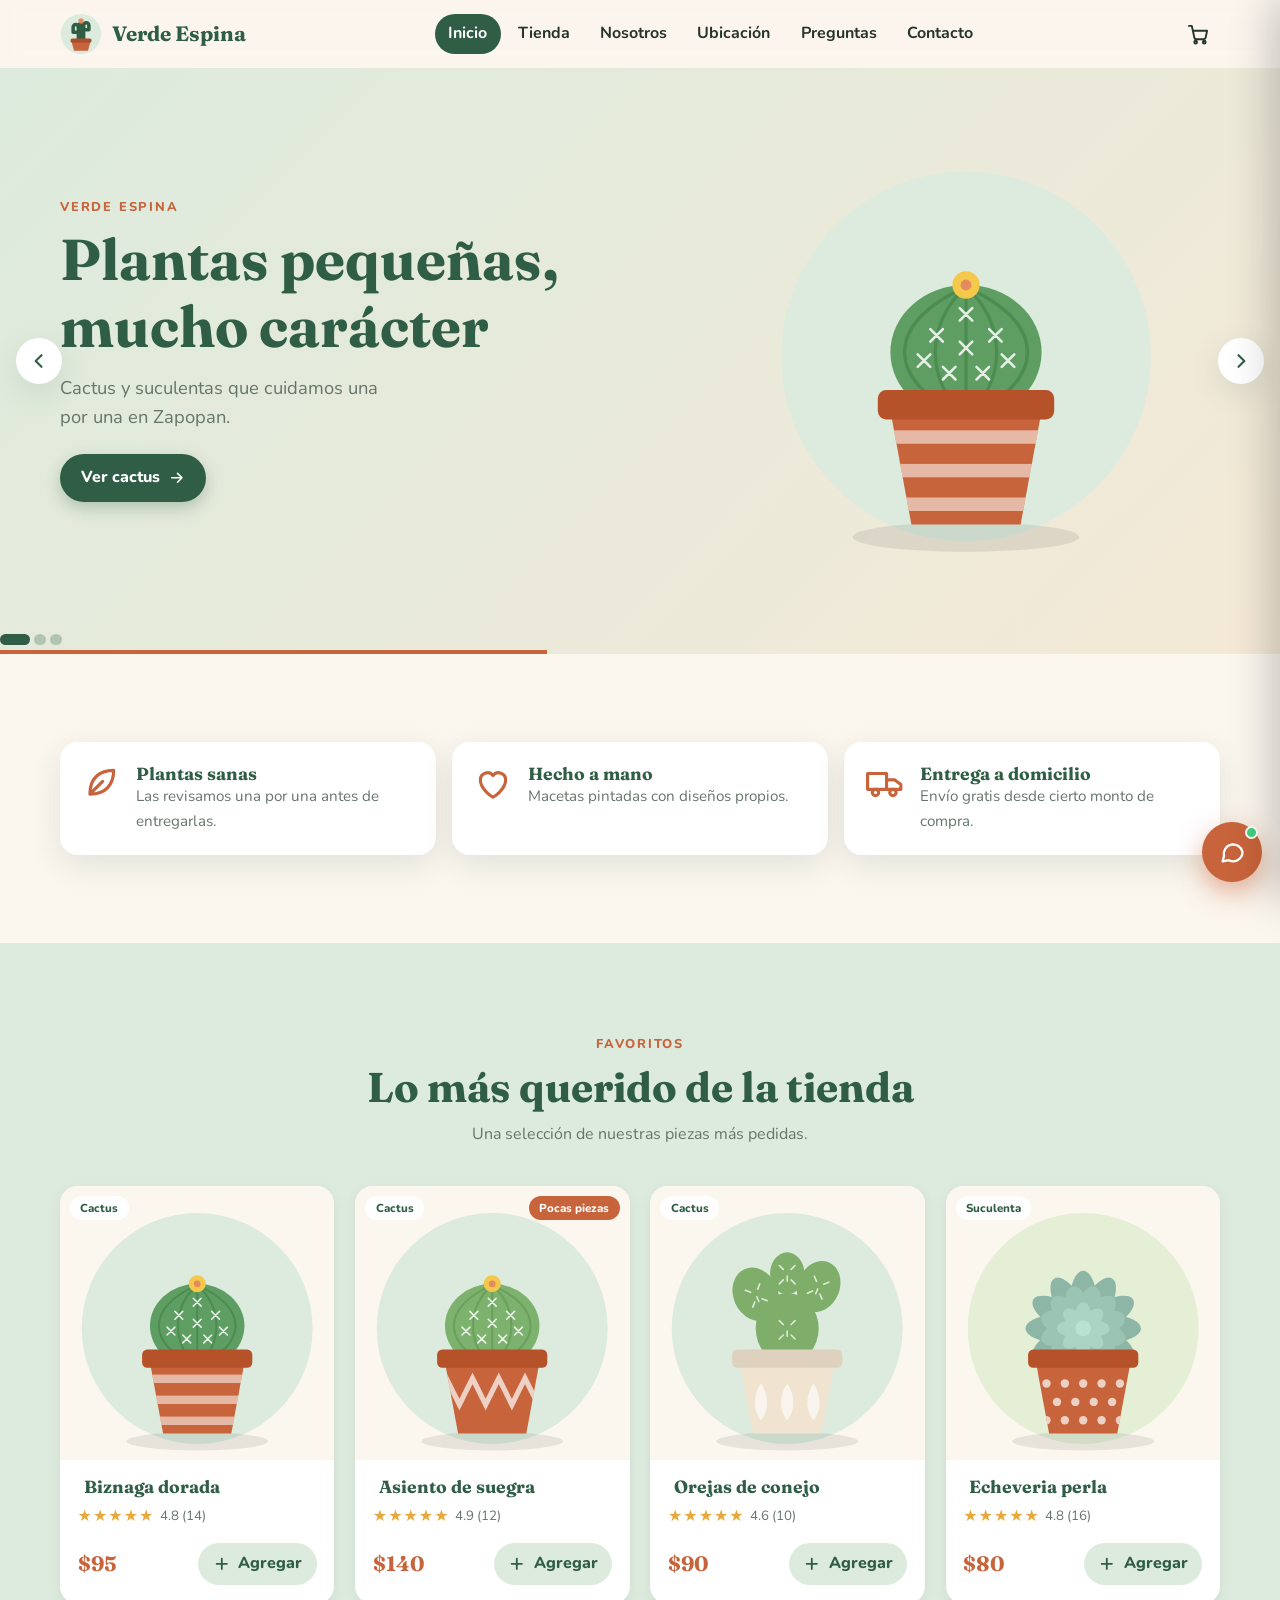
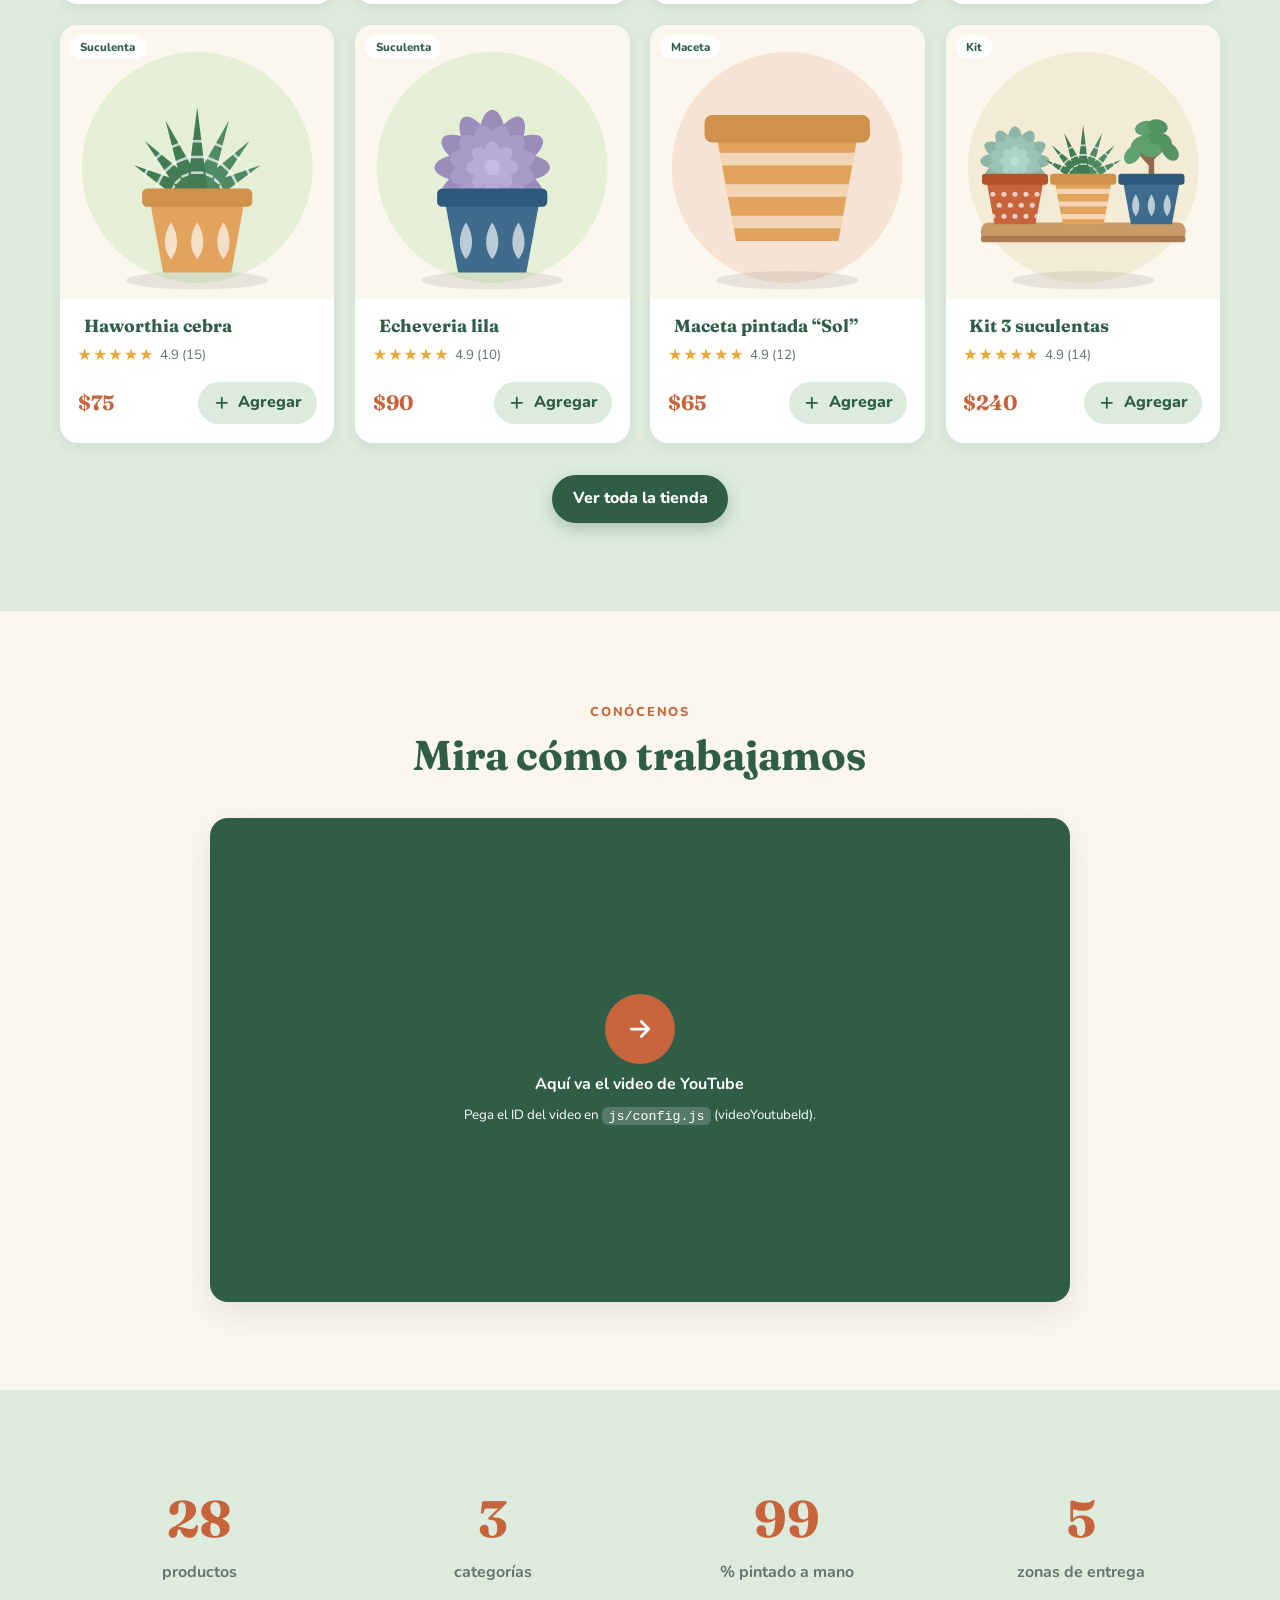
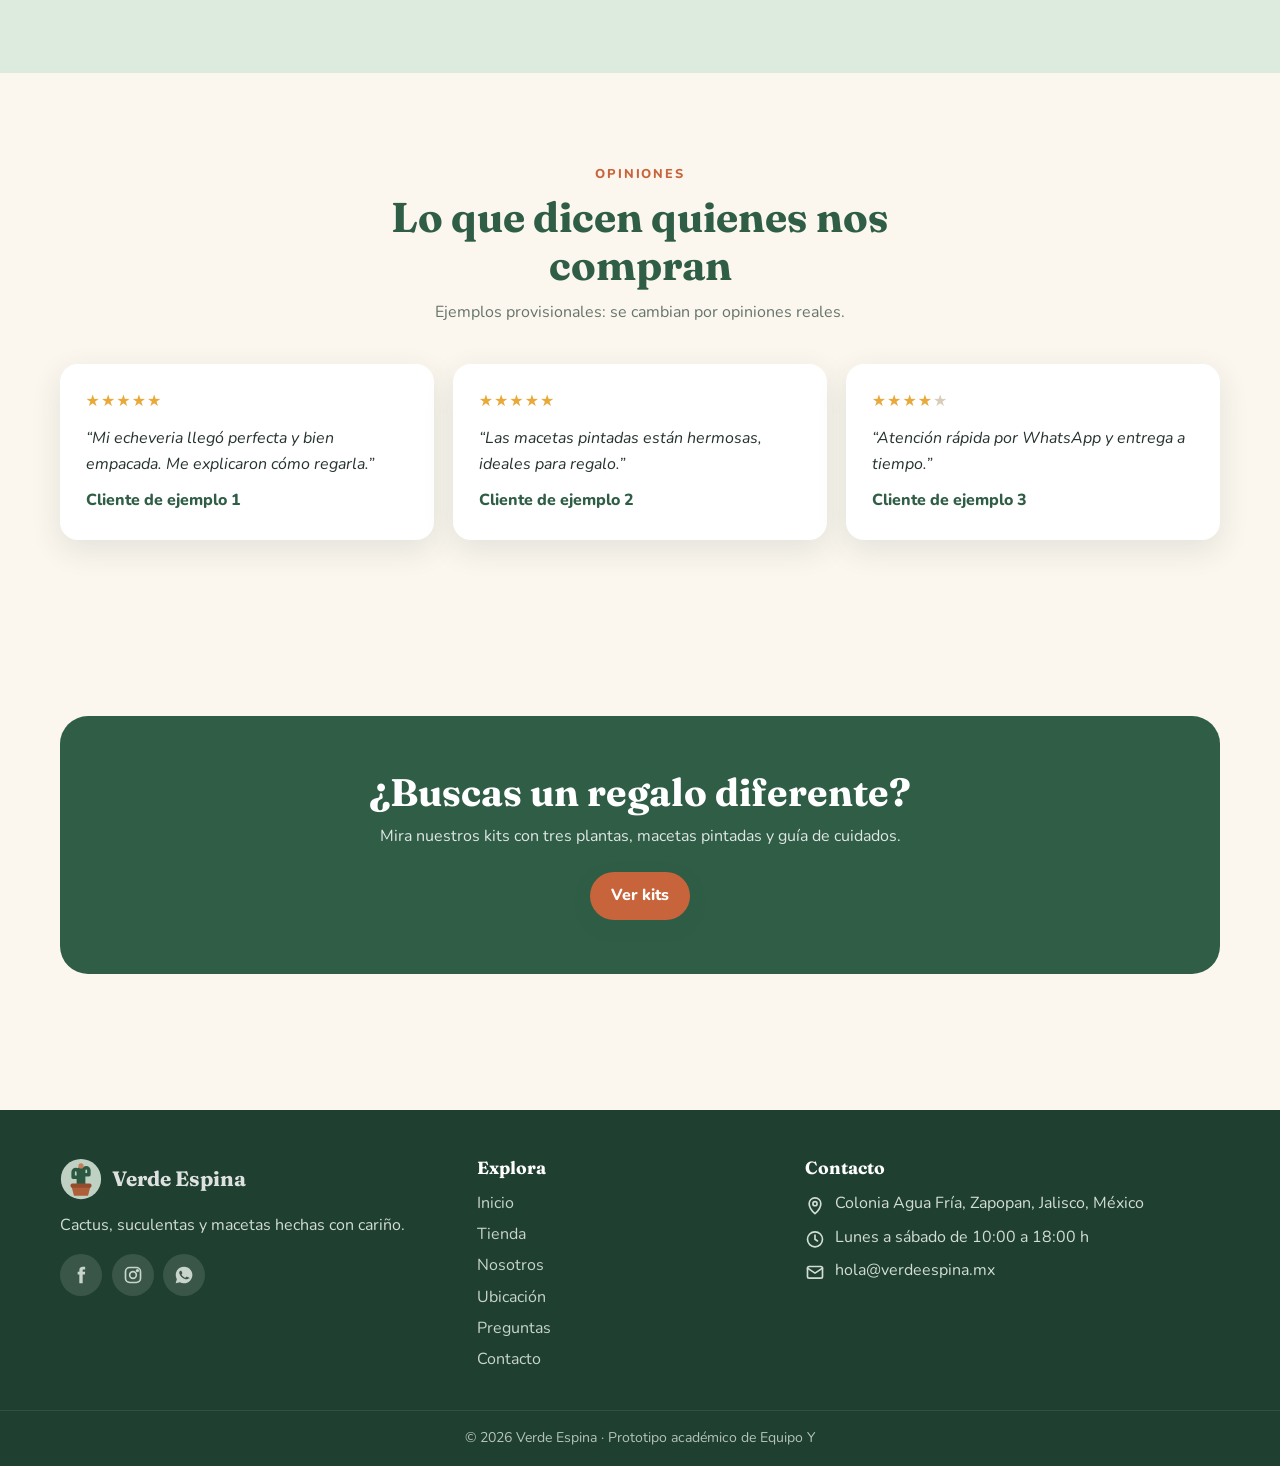
==== index.html @ f00eada6 "Primera versión del prototipo" ====
<!DOCTYPE html>
<html lang="es">
<head>
<meta charset="utf-8">
<meta name="viewport" content="width=device-width, initial-scale=1">
<title>Inicio · Verde Espina</title>
<meta name="description" content="Cactus, suculentas y macetas pintadas a mano en Zapopan.">
<link rel="icon" href="img/logo.svg" type="image/svg+xml">
<link rel="preconnect" href="https://fonts.googleapis.com">
<link rel="stylesheet" href="https://fonts.googleapis.com/css2?family=Fraunces:wght@600;700&family=Nunito:wght@400;700;800&display=swap">
<link rel="stylesheet" href="css/styles.css">
</head>
<body data-page="inicio">
<div id="site-header"></div>
<main>

<!-- Slider del inicio. TODO: las imágenes y textos se cambian en js/config.js (slides) -->
<section class="hero" id="hero" aria-roledescription="carrusel" aria-label="Destacados">
  <div class="slides" id="slides"></div>
  <button class="s-arrow" id="prev" aria-label="Anterior"></button>
  <button class="s-arrow" id="next" aria-label="Siguiente"></button>
  <div class="dots" id="dots"></div>
  <div class="sbar" id="sbar"></div>
</section>

<!-- TODO: pongan las ventajas reales del negocio, estas 3 las inventé yo -->
<section class="sec"><div class="wrap perks">
  <div class="perk" data-reveal><svg viewBox="0 0 24 24" fill="none" stroke="currentColor" stroke-width="2" stroke-linecap="round" stroke-linejoin="round"><path d="M5 19C5 9 11 4 20 4c0 9-5 15-15 15zM5 19l8-8"/></svg><div><h3>Plantas sanas</h3><p>Las revisamos una por una antes de entregarlas.</p></div></div>
  <div class="perk" data-reveal><svg viewBox="0 0 24 24" fill="none" stroke="currentColor" stroke-width="2" stroke-linecap="round" stroke-linejoin="round"><path d="M12 21s-8-4.700-8-11a4.500 4.500 0 0 1 8-2.800A4.500 4.500 0 0 1 20 10c0 6.300-8 11-8 11z"/></svg><div><h3>Hecho a mano</h3><p>Macetas pintadas con diseños propios.</p></div></div>
  <div class="perk" data-reveal><svg viewBox="0 0 24 24" fill="none" stroke="currentColor" stroke-width="2" stroke-linecap="round" stroke-linejoin="round"><path d="M1 6h12v10H1zM13 10h5l4 3v3h-9"/><circle cx="6" cy="18" r="2"/><circle cx="17" cy="18" r="2"/></svg><div><h3>Entrega a domicilio</h3><p>Envío gratis desde cierto monto de compra.</p></div></div>
</div></section>

<section class="sec alt"><div class="wrap">
  <div class="sec-head" data-reveal><span class="eyebrow">Favoritos</span><h2>Lo más querido de la tienda</h2><p>Una selección de nuestras piezas más pedidas.</p></div>
  <div class="grid" id="featured"></div>
  <p style="text-align:center;margin-top:2rem"><a class="btn btn-primary" href="tienda.html">Ver toda la tienda</a></p>
</div></section>

<!-- TODO: el video sale cuando pongan el ID de YouTube en js/config.js (videoYoutubeId) -->
<section class="sec"><div class="wrap">
  <div class="sec-head" data-reveal><span class="eyebrow">Conócenos</span><h2>Mira cómo trabajamos</h2></div>
  <div class="video" id="videoBox" data-reveal></div>
</div></section>

<!-- TODO: cambien las cifras (data-count) por datos reales o quiten esta sección si no las tenemos -->
<section class="sec alt"><div class="wrap">
  <div class="stats" data-reveal>
    <div class="stat"><b data-count="28">0</b><span>productos</span></div>
    <div class="stat"><b data-count="3">0</b><span>categorías</span></div>
    <div class="stat"><b data-count="100">0</b><span>% pintado a mano</span></div>
    <div class="stat"><b data-count="5">0</b><span>zonas de entrega</span></div>
  </div>
</div></section>

<!-- TODO: los testimonios se cambian en js/config.js (testimonios) -->
<section class="sec"><div class="wrap">
  <div class="sec-head" data-reveal><span class="eyebrow">Opiniones</span><h2>Lo que dicen quienes nos compran</h2><p>Ejemplos provisionales: se cambian por opiniones reales.</p></div>
  <div class="testis" id="testi"></div>
</div></section>

<section class="sec"><div class="wrap"><div class="cta" data-reveal>
  <h2>¿Buscas un regalo diferente?</h2><p>Mira nuestros kits con tres plantas, macetas pintadas y guía de cuidados.</p>
  <a class="btn btn-primary" href="tienda.html?tipo=kit">Ver kits</a>
</div></div></section>
</main>
<div id="site-footer"></div>
<script src="js/config.js"></script>
<script src="js/art.js"></script>
<script src="js/products.js"></script>
<script src="js/site.js"></script>
<script src="js/cart.js"></script>
<script src="js/home.js"></script>
</body>
</html>
---- css/styles.css ----
/* Hoja de estilos del prototipo. Los colores principales los definí como variables en :root
   (verde, terracota y crema) para cambiarlos fácilmente si el equipo decide otra paleta. */
:root{--cream:#FBF6EE;--paper:#fff;--green:#2F5D46;--green2:#5E9C76;--mint:#DCEBDD;--terra:#C8643B;--terra2:#E58A5F;--ink:#26332C;--muted:#66756B;--line:#E6DDCC;--r:18px;--shadow:0 10px 30px rgba(47,93,70,.12);--head:'Fraunces',Georgia,serif;--body:'Nunito',system-ui,-apple-system,'Segoe UI',sans-serif}
*{box-sizing:border-box;margin:0}
html{scroll-behavior:smooth}
body{font-family:var(--body);background:var(--cream);color:var(--ink);line-height:1.6;font-size:16px;overflow-x:hidden}
body.noscroll{overflow:hidden}
img,svg{max-width:100%;display:block}
a{color:inherit;text-decoration:none}
button,input,select,textarea{font:inherit;color:inherit}
button{cursor:pointer;background:none;border:0}
h1,h2,h3,h4{font-family:var(--head);line-height:1.15;color:var(--green)}
.wrap{width:min(1160px,100% - 2rem);margin-inline:auto}
section.sec{padding:clamp(3rem,7vw,5.5rem) 0}
.sec-head{text-align:center;max-width:640px;margin:0 auto 2.4rem}
.sec-head h2{font-size:clamp(1.8rem,4vw,2.6rem)}
.sec-head p{color:var(--muted);margin-top:.6rem}
.eyebrow{display:inline-block;font-weight:800;font-size:.8rem;letter-spacing:.14em;text-transform:uppercase;color:var(--terra);margin-bottom:.6rem}
.muted{color:var(--muted)}
.alt{background:var(--mint)}
:focus-visible{outline:3px solid var(--terra2);outline-offset:2px;border-radius:6px}

/* Aquí diseñé los botones */
.btn{display:inline-flex;align-items:center;justify-content:center;gap:.5rem;padding:.7rem 1.3rem;border-radius:999px;font-weight:800;transition:transform .2s,box-shadow .2s,background .2s}
.btn svg{width:1.1em;height:1.1em}
.btn-primary{background:var(--green);color:#fff;box-shadow:0 6px 16px rgba(47,93,70,.28)}
.btn-primary:hover{background:#244a37;transform:translateY(-2px)}
.btn-ghost{border:2px solid var(--line);color:var(--green)}
.btn-ghost:hover{border-color:var(--green)}
.btn-wa{background:#25a55a;color:#fff}
.btn-wa:hover{background:#1e8a4a;transform:translateY(-2px)}
.btn-block{width:100%;margin-top:.7rem}
.btn[disabled]{opacity:.5;cursor:not-allowed;transform:none}
.btn.pop{animation:pop .4s}
@keyframes pop{40%{transform:scale(1.12)}}

/* Aquí diseñé el encabezado y el menú */
.header{position:sticky;top:0;z-index:50;background:rgba(251,246,238,.9);backdrop-filter:blur(10px);transition:box-shadow .3s}
.header.scrolled{box-shadow:0 4px 18px rgba(0,0,0,.08)}
.header-in{display:flex;align-items:center;justify-content:space-between;gap:1rem;height:68px}
.brand{display:flex;align-items:center;gap:.6rem}
.brand-logo{width:42px;height:42px;display:block;flex:none}
.brand-logo.sm{width:34px;height:34px}
.brand-name{font-family:var(--head);font-weight:700;font-size:1.3rem;color:var(--green)}
.brand.light .brand-name{color:#fff}
.nav{display:flex;gap:.2rem}
.nav a{padding:.45rem .85rem;border-radius:999px;font-weight:700;color:var(--ink);position:relative;transition:background .2s}
.nav a:hover{background:var(--mint)}
.nav a.active{background:var(--green);color:#fff}
.header-actions{display:flex;gap:.4rem}
.icon-btn{width:44px;height:44px;border-radius:50%;display:grid;place-items:center;position:relative;transition:background .2s}
.icon-btn:hover{background:var(--mint)}
.icon-btn svg{width:23px;height:23px}
.menu-btn{display:none}
.cart-count{position:absolute;top:2px;right:0;min-width:20px;height:20px;border-radius:10px;background:var(--terra);color:#fff;font-size:.72rem;font-weight:800;display:grid;place-items:center;padding:0 5px}
.cart-count.bump{animation:bump .45s}
@keyframes bump{40%{transform:scale(1.6)}}

/* Cortina de transición que programé entre páginas */
.curtain{position:fixed;inset:0;z-index:300;background:var(--green);display:grid;place-items:center;pointer-events:none;transform:translateY(-100%)}
.curtain-logo{width:84px;opacity:0}
.curtain.opening{transform:translateY(0);animation:curtainOpen .7s cubic-bezier(.7,0,.2,1) forwards}
.curtain.opening .curtain-logo{opacity:1}
.curtain.leaving{pointer-events:all;animation:curtainLeave .42s cubic-bezier(.7,0,.2,1) forwards}
.curtain.leaving .curtain-logo{opacity:1;transition:opacity .3s .1s}
@keyframes curtainOpen{0%,35%{transform:translateY(0)}100%{transform:translateY(100%)}}
@keyframes curtainLeave{from{transform:translateY(-100%)}to{transform:translateY(0)}}

/* Animación de aparición al hacer scroll */
[data-reveal]{opacity:0;transform:translateY(26px);transition:opacity .7s var(--d,0ms),transform .7s var(--d,0ms)}
[data-reveal].in{opacity:1;transform:none}

/* Aquí diseñé el slider de inicio */
.hero{position:relative;background:linear-gradient(135deg,var(--mint),#F5E9D7);overflow:hidden}
.slides{position:relative;min-height:min(560px,80vh)}
.slide{position:absolute;inset:0;display:grid;grid-template-columns:1.1fr .9fr;align-items:center;gap:2rem;width:min(1160px,100% - 2rem);margin-inline:auto;opacity:0;visibility:hidden;transition:opacity .7s,visibility .7s}
.slide.active{opacity:1;visibility:visible}
.slide-text>*{opacity:0;transform:translateY(22px)}
.slide.active .slide-text>*{animation:rise .8s forwards}
.slide.active .slide-text>*:nth-child(2){animation-delay:.12s}
.slide.active .slide-text>*:nth-child(3){animation-delay:.24s}
.slide.active .slide-text>*:nth-child(4){animation-delay:.36s}
@keyframes rise{to{opacity:1;transform:none}}
.slide h1{font-size:clamp(2.1rem,5.4vw,3.6rem);margin-bottom:.8rem}
.slide p{font-size:1.15rem;color:var(--muted);max-width:30ch;margin-bottom:1.4rem}
.slide-art{display:grid;place-items:center}
.slide-art svg,.slide-art img{width:min(420px,100%);border-radius:24px}
.slide.active .slide-art>*{animation:floaty 5s ease-in-out infinite,zoomIn .9s both}
@keyframes floaty{50%{translate:0 -12px}}
@keyframes zoomIn{from{opacity:0;scale:.82}to{opacity:1;scale:1}}
.s-arrow{position:absolute;top:50%;translate:0 -50%;width:46px;height:46px;border-radius:50%;background:#fff;box-shadow:var(--shadow);display:grid;place-items:center;z-index:5;transition:transform .2s}
.s-arrow:hover{transform:scale(1.1)}
.s-arrow svg{width:20px;height:20px;color:var(--green)}
#prev{left:1rem}#next{right:1rem}
.dots{position:absolute;bottom:18px;left:50%;translate:-50% 0;display:flex;gap:.5rem;z-index:5}
.dots button{width:11px;height:11px;border-radius:50%;background:rgba(47,93,70,.28);transition:all .3s}
.dots button.on{width:30px;border-radius:6px;background:var(--green)}
.sbar{position:absolute;left:0;bottom:0;height:4px;background:var(--terra);width:0;z-index:5}

/* Aquí diseñé las tarjetas de ventajas */
.perks{display:grid;grid-template-columns:repeat(auto-fit,minmax(220px,1fr));gap:1rem}
.perk{background:var(--paper);border-radius:var(--r);padding:1.4rem;box-shadow:var(--shadow);display:flex;gap:1rem;align-items:flex-start;transition:transform .3s}
.perk:hover{transform:translateY(-6px)}
.perk svg{width:38px;height:38px;color:var(--terra);flex:none}
.perk h3{font-size:1.1rem}
.perk p{color:var(--muted);font-size:.95rem}

/* Aquí diseñé las tarjetas de producto */
.grid{display:grid;grid-template-columns:repeat(auto-fill,minmax(230px,1fr));gap:1.3rem}
.card{background:var(--paper);border-radius:var(--r);overflow:hidden;box-shadow:0 4px 14px rgba(0,0,0,.06);display:flex;flex-direction:column;transition:transform .3s,box-shadow .3s}
.card:hover{transform:translateY(-8px);box-shadow:var(--shadow)}
.card-art{position:relative;display:block;width:100%;aspect-ratio:1;background:var(--cream);overflow:hidden}
.card-art svg,.card-art img{width:100%;height:100%;object-fit:cover;transition:transform .5s}
.card:hover .card-art svg,.card:hover .card-art img{transform:scale(1.08) rotate(-1.5deg)}
.badge{position:absolute;top:10px;left:10px;background:rgba(255,255,255,.92);color:var(--green);font-size:.72rem;font-weight:800;padding:.2rem .65rem;border-radius:999px}
.badge.warn{left:auto;right:10px;background:var(--terra);color:#fff}
.badge.solid{position:static;display:inline-block;background:var(--mint)}
.card-body{padding:1rem 1.1rem 1.2rem;display:flex;flex-direction:column;gap:.35rem;flex:1}
.card-title{font-size:1.1rem}
.card-title button{font:inherit;color:inherit;text-align:left}
.card-title button:hover{color:var(--terra)}
.card-rate{display:flex;align-items:center;gap:.4rem}
.card-rate small{color:var(--muted)}
.stars{display:inline-flex;gap:1px;font-style:normal}
.stars i{font-style:normal;color:#D7CDB8;font-size:1rem}
.stars i.on{color:#E8A93A}
.card-foot{margin-top:auto;padding-top:.5rem;display:flex;align-items:center;justify-content:space-between;gap:.5rem}
.price{font-family:var(--head);font-size:1.3rem;color:var(--terra)}
.btn-add{padding:.5rem .9rem;background:var(--mint);color:var(--green)}
.btn-add:hover{background:var(--green);color:#fff}

/* Aquí diseñé la página de tienda */
.page-head{background:linear-gradient(135deg,var(--mint),#F5E9D7);padding:clamp(2.2rem,5vw,3.6rem) 0;text-align:center}
.page-head h1{font-size:clamp(2rem,5vw,3rem)}
.page-head p{color:var(--muted);margin-top:.4rem}
.toolbar{display:flex;flex-wrap:wrap;gap:.8rem;align-items:center;justify-content:space-between;margin:2rem 0 1.2rem}
.chips{display:flex;gap:.5rem;flex-wrap:wrap}
.chip{padding:.45rem 1rem;border-radius:999px;border:2px solid var(--line);font-weight:800;background:#fff;transition:all .2s}
.chip:hover{border-color:var(--green2)}
.chip.active{background:var(--green);border-color:var(--green);color:#fff}
.filters{display:flex;gap:.6rem;flex-wrap:wrap}
.field{position:relative}
.field input,.field select,form input,form select,form textarea{width:100%;padding:.62rem .9rem;border:2px solid var(--line);border-radius:12px;background:#fff;transition:border .2s,box-shadow .2s}
.field input:focus,.field select:focus,form input:focus,form select:focus,form textarea:focus{outline:0;border-color:var(--green2);box-shadow:0 0 0 4px rgba(94,156,118,.18)}
.field.search input{padding-left:2.6rem}
.field.search svg{position:absolute;left:.8rem;top:50%;translate:0 -50%;width:19px;color:var(--muted)}
.res-count{color:var(--muted);margin-bottom:1rem;font-weight:700}
.no-res{text-align:center;padding:3rem 1rem;color:var(--muted)}

/* Aquí diseñé la página Nosotros y sus bloques */
.two{display:grid;grid-template-columns:1fr 1fr;gap:2.5rem;align-items:center}
.two h2{font-size:clamp(1.7rem,3.6vw,2.4rem);margin-bottom:.8rem}
.photo-slot{aspect-ratio:4/3;border:3px dashed var(--green2);border-radius:var(--r);display:grid;place-items:center;text-align:center;color:var(--green);background:rgba(255,255,255,.55);padding:1rem;font-weight:700}
.photo-slot img{width:100%;height:100%;object-fit:cover;border-radius:15px}
.cards3{display:grid;grid-template-columns:repeat(auto-fit,minmax(260px,1fr));gap:1.3rem}
.box{background:var(--paper);border-radius:var(--r);padding:1.7rem;box-shadow:var(--shadow);transition:transform .3s}
.box:hover{transform:translateY(-6px)}
.box .ico{width:52px;height:52px;border-radius:14px;background:var(--mint);display:grid;place-items:center;margin-bottom:.9rem;color:var(--green)}
.box .ico svg{width:28px}
.box h3{margin-bottom:.5rem}
.box ul{padding-left:1.1rem;color:var(--muted)}
.stats{display:grid;grid-template-columns:repeat(auto-fit,minmax(150px,1fr));gap:1rem;text-align:center}
.stat b{font-family:var(--head);font-size:clamp(2.2rem,5vw,3.2rem);color:var(--terra);display:block}
.stat span{color:var(--muted);font-weight:700}
.timeline{position:relative;max-width:720px;margin:auto;padding-left:2rem}
.timeline:before{content:"";position:absolute;left:8px;top:6px;bottom:6px;width:3px;background:var(--green2);border-radius:2px}
.tl{position:relative;margin-bottom:1.6rem}
.tl:before{content:"";position:absolute;left:-2.05rem;top:6px;width:16px;height:16px;border-radius:50%;background:var(--terra);border:3px solid var(--cream)}
.tl h3{font-size:1.15rem}
.tl p{color:var(--muted)}

/* Aquí diseñé los testimonios */
.testis{display:grid;grid-template-columns:repeat(auto-fit,minmax(260px,1fr));gap:1.2rem}
.testi{background:#fff;border-radius:var(--r);padding:1.6rem;box-shadow:var(--shadow)}
.testi blockquote{margin:.7rem 0;font-style:italic}
.testi figcaption{font-weight:800;color:var(--green)}

/* Aquí diseñé el espacio del video */
.video{max-width:860px;margin:auto;aspect-ratio:16/9;border-radius:var(--r);overflow:hidden;box-shadow:var(--shadow);background:var(--green)}
.video iframe{width:100%;height:100%;border:0}
.video-ph{height:100%;display:grid;place-content:center;justify-items:center;gap:.5rem;color:#fff;text-align:center;padding:1rem}
.video-ph .play{width:70px;height:70px;border-radius:50%;background:var(--terra);display:grid;place-items:center;animation:pulse 2s infinite}
.video-ph .play svg{width:30px}
.video-ph code{background:rgba(255,255,255,.18);padding:.1rem .4rem;border-radius:6px}
@keyframes pulse{0%{box-shadow:0 0 0 0 rgba(229,138,95,.7)}100%{box-shadow:0 0 0 24px rgba(229,138,95,0)}}

/* Aquí diseñé el bloque de llamado a la acción */
.cta{background:var(--green);color:#fff;border-radius:28px;padding:clamp(2rem,5vw,3.4rem);text-align:center}
.cta h2{color:#fff;font-size:clamp(1.7rem,4vw,2.4rem)}
.cta p{opacity:.85;margin:.6rem 0 1.4rem}
.cta .btn-primary{background:var(--terra)}

/* Aquí diseñé la página de ubicación */
.map{border-radius:var(--r);overflow:hidden;box-shadow:var(--shadow);min-height:380px;background:var(--mint)}
.map iframe{width:100%;height:100%;min-height:380px;border:0}
.info-list{display:grid;gap:1rem}
.info{display:flex;gap:1rem;align-items:flex-start;background:#fff;border-radius:var(--r);padding:1.2rem;box-shadow:0 4px 14px rgba(0,0,0,.06)}
.info svg{width:28px;color:var(--terra);flex:none}
.zones{display:flex;flex-wrap:wrap;gap:.5rem;margin-top:.5rem}
.zones span{background:var(--mint);color:var(--green);padding:.3rem .8rem;border-radius:999px;font-weight:700;font-size:.9rem}

/* Aquí diseñé las preguntas frecuentes (acordeón) */
.faq{max-width:780px;margin:auto;display:grid;gap:.8rem}
.faq-item{background:#fff;border-radius:var(--r);box-shadow:0 4px 14px rgba(0,0,0,.06);overflow:hidden}
.faq-q{width:100%;display:flex;justify-content:space-between;align-items:center;gap:1rem;padding:1.1rem 1.3rem;font-weight:800;text-align:left;font-size:1.05rem}
.faq-q svg{width:22px;flex:none;color:var(--terra);transition:transform .35s}
.faq-item.open .faq-q svg{transform:rotate(135deg)}
.faq-a{display:grid;grid-template-rows:0fr;transition:grid-template-rows .4s ease}
.faq-item.open .faq-a{grid-template-rows:1fr}
.faq-a>div{overflow:hidden}
.faq-a p{padding:0 1.3rem 1.2rem;color:var(--muted)}

/* Aquí diseñé los formularios */
.form-card{background:#fff;border-radius:var(--r);padding:clamp(1.3rem,3vw,2rem);box-shadow:var(--shadow)}
form label{display:block;font-weight:800;margin-bottom:.9rem;font-size:.95rem}
form label input,form label select,form label textarea{margin-top:.3rem;font-weight:400}
form textarea{min-height:120px;resize:vertical}
.err{display:block;color:#B33A2B;font-size:.82rem;font-style:normal;font-weight:700;min-height:1.1em;margin-top:.2rem}
input.bad,textarea.bad{border-color:#D5503F!important}
.shake{animation:shake .4s}
@keyframes shake{25%{translate:-8px 0}75%{translate:8px 0}}
.success{text-align:center;padding:1.5rem 0}
.check-big{width:90px;margin:0 auto 1rem;color:var(--green2)}
.check-big circle{stroke-dasharray:151;stroke-dashoffset:151;animation:draw .7s forwards}
.check-big path{stroke-dasharray:50;stroke-dashoffset:50;animation:draw .5s .5s forwards}
@keyframes draw{to{stroke-dashoffset:0}}
.spin{width:16px;height:16px;border:3px solid rgba(255,255,255,.4);border-top-color:#fff;border-radius:50%;display:inline-block;animation:rot .7s linear infinite}
@keyframes rot{to{rotate:360deg}}
.contact-grid{display:grid;grid-template-columns:1.2fr .8fr;gap:2rem;align-items:start}
.social{display:flex;gap:.6rem;margin-top:1rem}
.social a{width:42px;height:42px;border-radius:50%;background:rgba(255,255,255,.14);display:grid;place-items:center;transition:all .25s}
.social a:hover{background:var(--terra);transform:translateY(-4px) rotate(8deg)}
.social svg{width:20px}
.social.dark a{background:var(--mint);color:var(--green)}

/* Aquí diseñé el pie de página */
.footer{background:#1F3F30;color:#E6EFE8;margin-top:3rem}
.footer-grid{display:grid;grid-template-columns:1.3fr 1fr 1.4fr;gap:2rem;padding:3rem 0 2rem}
.footer h4{color:#fff;margin-bottom:.8rem;font-size:1.1rem}
.footer a{display:block;opacity:.85;margin-bottom:.35rem}
.footer a:hover{opacity:1;color:var(--terra2)}
.footer .brand{display:flex}
.footer .social a{display:grid}
.footer p{display:flex;gap:.6rem;margin-bottom:.5rem;opacity:.9}
.footer p svg{width:20px;flex:none;margin-top:3px}
.foot-text{margin-top:.8rem;opacity:.85;display:block!important}
.foot-bottom{border-top:1px solid rgba(255,255,255,.12);padding:1rem 0;font-size:.88rem;opacity:.75;text-align:center}

/* Aquí diseñé el cajón del carrito */
.drawer-shade{position:fixed;inset:0;background:rgba(20,35,27,.5);opacity:0;pointer-events:none;transition:opacity .3s;z-index:120}
.drawer-shade.open{opacity:1;pointer-events:all}
.drawer{position:fixed;top:0;right:0;height:100%;width:min(430px,100%);background:var(--cream);z-index:130;transform:translateX(100%);transition:transform .4s cubic-bezier(.7,0,.2,1);display:flex;flex-direction:column;box-shadow:-10px 0 40px rgba(0,0,0,.2)}
.drawer.open{transform:none}
.drawer header{display:flex;justify-content:space-between;align-items:center;padding:1rem 1.2rem;border-bottom:1px solid var(--line)}
.drawer-body{padding:1.2rem;overflow-y:auto;flex:1}
.ship{background:#fff;padding:.9rem;border-radius:14px;margin-bottom:1rem}
.bar{height:8px;background:var(--mint);border-radius:5px;margin-top:.5rem;overflow:hidden}
.bar i{display:block;height:100%;background:linear-gradient(90deg,var(--green2),var(--terra2));border-radius:5px;transition:width .5s}
.lines{list-style:none;padding:0;display:grid;gap:.8rem}
.lines li{display:grid;grid-template-columns:70px 1fr auto;gap:.8rem;background:#fff;padding:.7rem;border-radius:14px;align-items:center;animation:rise .4s both}
.l-art{width:70px;height:70px;border-radius:10px;overflow:hidden;background:var(--cream)}
.l-art svg,.l-art img{width:100%;height:100%;object-fit:cover}
.l-info small{display:block;color:var(--muted)}
.l-end{text-align:right;display:grid;gap:.3rem}
.link-del,.link-back{color:var(--terra);font-weight:800;font-size:.85rem}
.link-back{display:inline-flex;align-items:center;gap:.3rem;margin-bottom:.8rem}
.link-back svg{width:16px}
.qty{display:inline-flex;align-items:center;gap:.5rem;margin-top:.3rem}
.qty button{width:28px;height:28px;border-radius:50%;background:var(--mint);display:grid;place-items:center;color:var(--green)}
.qty button:hover{background:var(--green);color:#fff}
.qty button svg{width:14px}
.qty span{min-width:22px;text-align:center;font-weight:800}
.qty.big button{width:38px;height:38px}
.totals{margin:1.1rem 0;display:grid;gap:.4rem}
.totals div{display:flex;justify-content:space-between}
.totals .grand{font-weight:800;font-size:1.2rem;border-top:2px dashed var(--line);padding-top:.6rem;color:var(--green)}
.empty,.done{text-align:center;padding:2rem .5rem}
.empty-art{width:150px;margin:0 auto 1rem;opacity:.9}
.empty p,.done p{color:var(--muted);margin:.5rem 0 1.2rem}

/* Aquí diseñé la ventana de detalle */
.modal-overlay{position:fixed;inset:0;background:rgba(20,35,27,.55);z-index:200;display:grid;place-items:center;padding:1rem;opacity:0;transition:opacity .3s;overflow-y:auto}
.modal-overlay.in{opacity:1}
.modal{position:relative;background:var(--cream);border-radius:24px;width:min(560px,100%);max-height:92vh;overflow-y:auto;transform:translateY(30px) scale(.96);transition:transform .35s}
.modal.wide{width:min(900px,100%)}
.modal-overlay.in .modal{transform:none}
.modal-x{position:absolute;top:12px;right:12px;width:40px;height:40px;border-radius:50%;background:#fff;display:grid;place-items:center;z-index:2;box-shadow:0 2px 8px rgba(0,0,0,.15)}
.modal-x svg{width:18px}
.modal-body{padding:1.6rem}
.det{display:grid;grid-template-columns:1fr 1fr;gap:1.6rem}
.det-art{background:#fff;border-radius:var(--r);overflow:hidden;aspect-ratio:1}
.det-art svg,.det-art img{width:100%;height:100%;object-fit:cover}
.det-info{display:grid;gap:.6rem;align-content:start}
.det-info h2{font-size:1.8rem}
.det-price{font-family:var(--head);font-size:1.9rem;color:var(--terra)}
.specs{display:grid;grid-template-columns:1fr 1fr;gap:.6rem;margin:.4rem 0}
.specs div{background:#fff;padding:.55rem .8rem;border-radius:10px}
.specs dt{font-size:.75rem;color:var(--muted);font-weight:800;text-transform:uppercase}
.specs dd{margin:0;font-weight:700}
.det-buy{display:flex;gap:1rem;align-items:center;flex-wrap:wrap}
.reviews{margin-top:1.6rem;border-top:2px dashed var(--line);padding-top:1.2rem}
.rv-form{display:grid;gap:.6rem;margin:.8rem 0 1rem}
.rv-form .btn{justify-self:start}
.star-pick{display:flex;gap:.2rem}
.star-pick button{font-size:1.8rem;color:#D7CDB8;transition:transform .15s,color .15s}
.star-pick button:hover{transform:scale(1.25)}
.star-pick button.on{color:#E8A93A}
.rv-list{list-style:none;padding:0;display:grid;gap:.6rem}
.rv-list li{background:#fff;padding:.8rem 1rem;border-radius:12px}
.rv-list p{margin-top:.2rem;color:var(--muted)}

/* Aquí diseñé los avisos */
#toasts{position:fixed;left:50%;bottom:24px;translate:-50% 0;z-index:400;display:grid;gap:.5rem;width:min(92%,380px)}
.toast{background:var(--ink);color:#fff;padding:.8rem 1rem;border-radius:14px;display:flex;gap:.7rem;align-items:center;opacity:0;transform:translateY(20px);transition:all .35s;box-shadow:0 10px 30px rgba(0,0,0,.25)}
.toast.in{opacity:1;transform:none}
.toast.warn{background:#9A4A22}
.t-ico{width:22px;height:22px;border-radius:50%;background:var(--green2);display:grid;place-items:center;flex:none;padding:4px}

/* Aquí diseñé el chat */
.chat{position:fixed;right:18px;bottom:18px;z-index:100}
.chat-fab{width:60px;height:60px;border-radius:50%;background:var(--terra);color:#fff;display:grid;place-items:center;box-shadow:0 10px 26px rgba(200,100,59,.5);transition:transform .25s;position:relative}
.chat-fab:hover{transform:scale(1.1) rotate(-6deg)}
.chat-fab svg{width:28px}
.fab-dot{position:absolute;top:4px;right:4px;width:13px;height:13px;border-radius:50%;background:#3ED17F;border:2px solid #fff}
.chat-fab.open{display:none}
.chat-panel{position:absolute;right:0;bottom:0;width:min(350px,calc(100vw - 36px));height:min(500px,calc(100vh - 36px));background:#fff;border-radius:22px;box-shadow:0 20px 50px rgba(0,0,0,.28);display:flex;flex-direction:column;overflow:hidden;opacity:0;transform:translateY(20px) scale(.95);transform-origin:bottom right;transition:all .28s}
.chat-panel[hidden]{display:none}
.chat-panel.in{opacity:1;transform:none}
.chat-panel header{background:var(--green);color:#fff;display:flex;align-items:center;gap:.7rem;padding:.8rem 1rem}
.chat-panel header div{flex:1;line-height:1.2}
.chat-panel header small{opacity:.8;display:block}
.chat-x{width:32px;height:32px;display:grid;place-items:center;color:#fff}
.chat-x svg{width:18px}
.chat-msgs{flex:1;overflow-y:auto;padding:1rem;display:flex;flex-direction:column;gap:.5rem;background:var(--cream)}
.msg{max-width:84%;padding:.6rem .85rem;border-radius:16px;animation:rise .3s both;font-size:.95rem}
.msg.bot{background:#fff;border-bottom-left-radius:4px;align-self:flex-start;box-shadow:0 2px 6px rgba(0,0,0,.06)}
.msg.me{background:var(--green);color:#fff;border-bottom-right-radius:4px;align-self:flex-end}
.msg .btn{margin-top:.6rem;padding:.45rem .9rem;font-size:.85rem;display:flex}
.dots{display:inline-flex;gap:4px;position:static;translate:none}
.dots i{width:7px;height:7px;border-radius:50%;background:var(--muted);animation:blink 1s infinite}
.dots i:nth-child(2){animation-delay:.2s}.dots i:nth-child(3){animation-delay:.4s}
@keyframes blink{0%,80%,100%{opacity:.25}40%{opacity:1}}
.chat-chips{display:flex;gap:.4rem;overflow-x:auto;padding:.5rem .8rem;background:var(--cream)}
.chat-chips button{white-space:nowrap;padding:.3rem .8rem;border-radius:999px;border:1.5px solid var(--green2);color:var(--green);font-weight:700;font-size:.82rem}
.chat-chips button:hover{background:var(--green);color:#fff}
.chat-form{display:flex;gap:.5rem;padding:.6rem;border-top:1px solid var(--line)}
.chat-form input{flex:1}
.chat-form button{width:44px;border-radius:12px;background:var(--green);color:#fff;display:grid;place-items:center}
.chat-form button svg{width:20px}

/* Aquí adapté el diseño a celular y tableta (responsive) */
@media(max-width:860px){
  .menu-btn{display:grid}
  .nav{position:fixed;top:68px;left:0;right:0;background:var(--cream);flex-direction:column;padding:1rem;gap:.3rem;box-shadow:0 14px 24px rgba(0,0,0,.12);transform:translateY(-130%);transition:transform .35s;z-index:-1}
  .nav.open{transform:none}
  .nav a{padding:.8rem 1rem}
  .slides{min-height:600px}
  .slide{grid-template-columns:1fr;text-align:center;align-content:center;gap:1rem;padding-top:1rem}
  .slide p{margin-inline:auto}
  .slide-art svg,.slide-art img{width:min(250px,60vw)}
  .s-arrow{display:none}
  .two,.contact-grid,.det,.footer-grid{grid-template-columns:1fr}
  .footer-grid{gap:1.6rem}
}
@media(max-width:520px){
  .grid{grid-template-columns:repeat(2,1fr);gap:.8rem}
  .card-body{padding:.7rem}
  .btn-add span{display:none}
  .btn-add{padding:.5rem}
  .brand-name{font-size:1.1rem}
  .modal-body{padding:1.1rem}
}
@media(prefers-reduced-motion:reduce){
  *,*:before,*:after{animation-duration:.01ms!important;animation-iteration-count:1!important;transition-duration:.01ms!important}
  [data-reveal]{opacity:1;transform:none}
  .curtain{display:none}
}
.cart-count[hidden]{display:none}
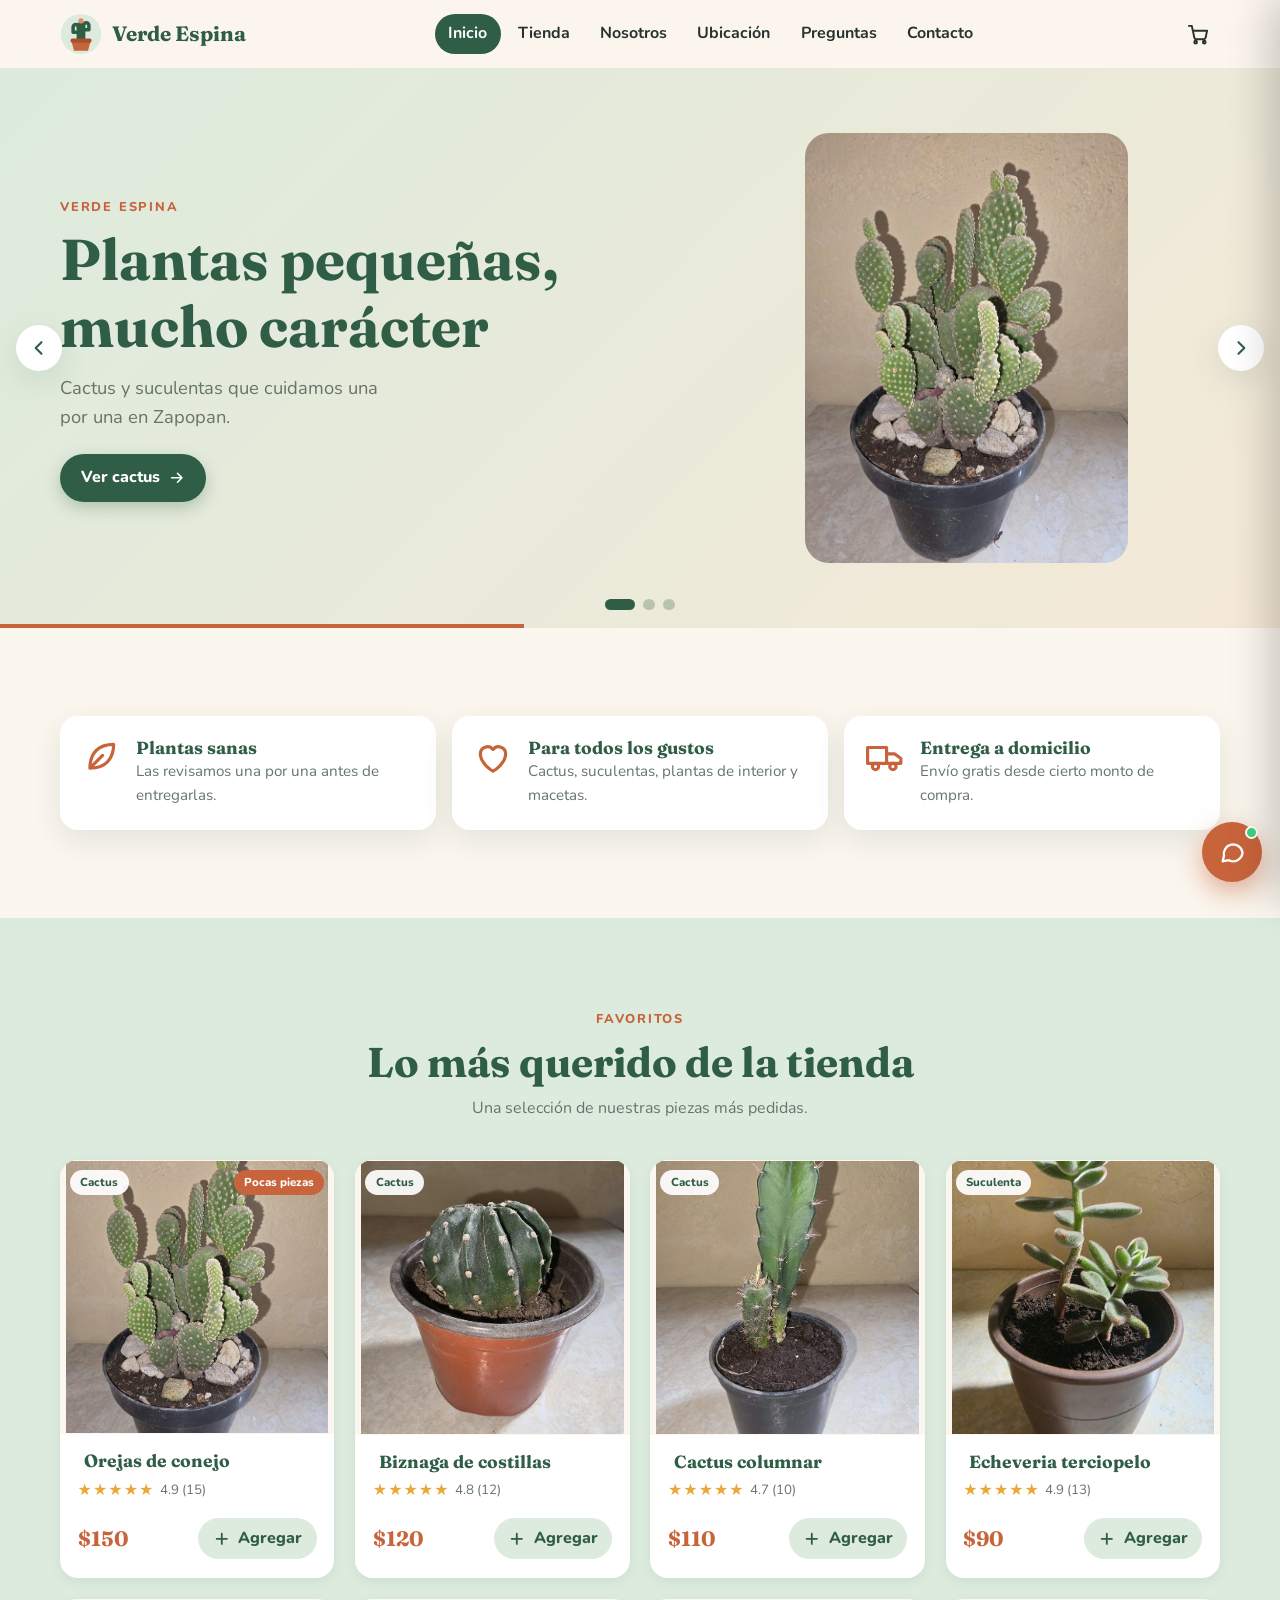
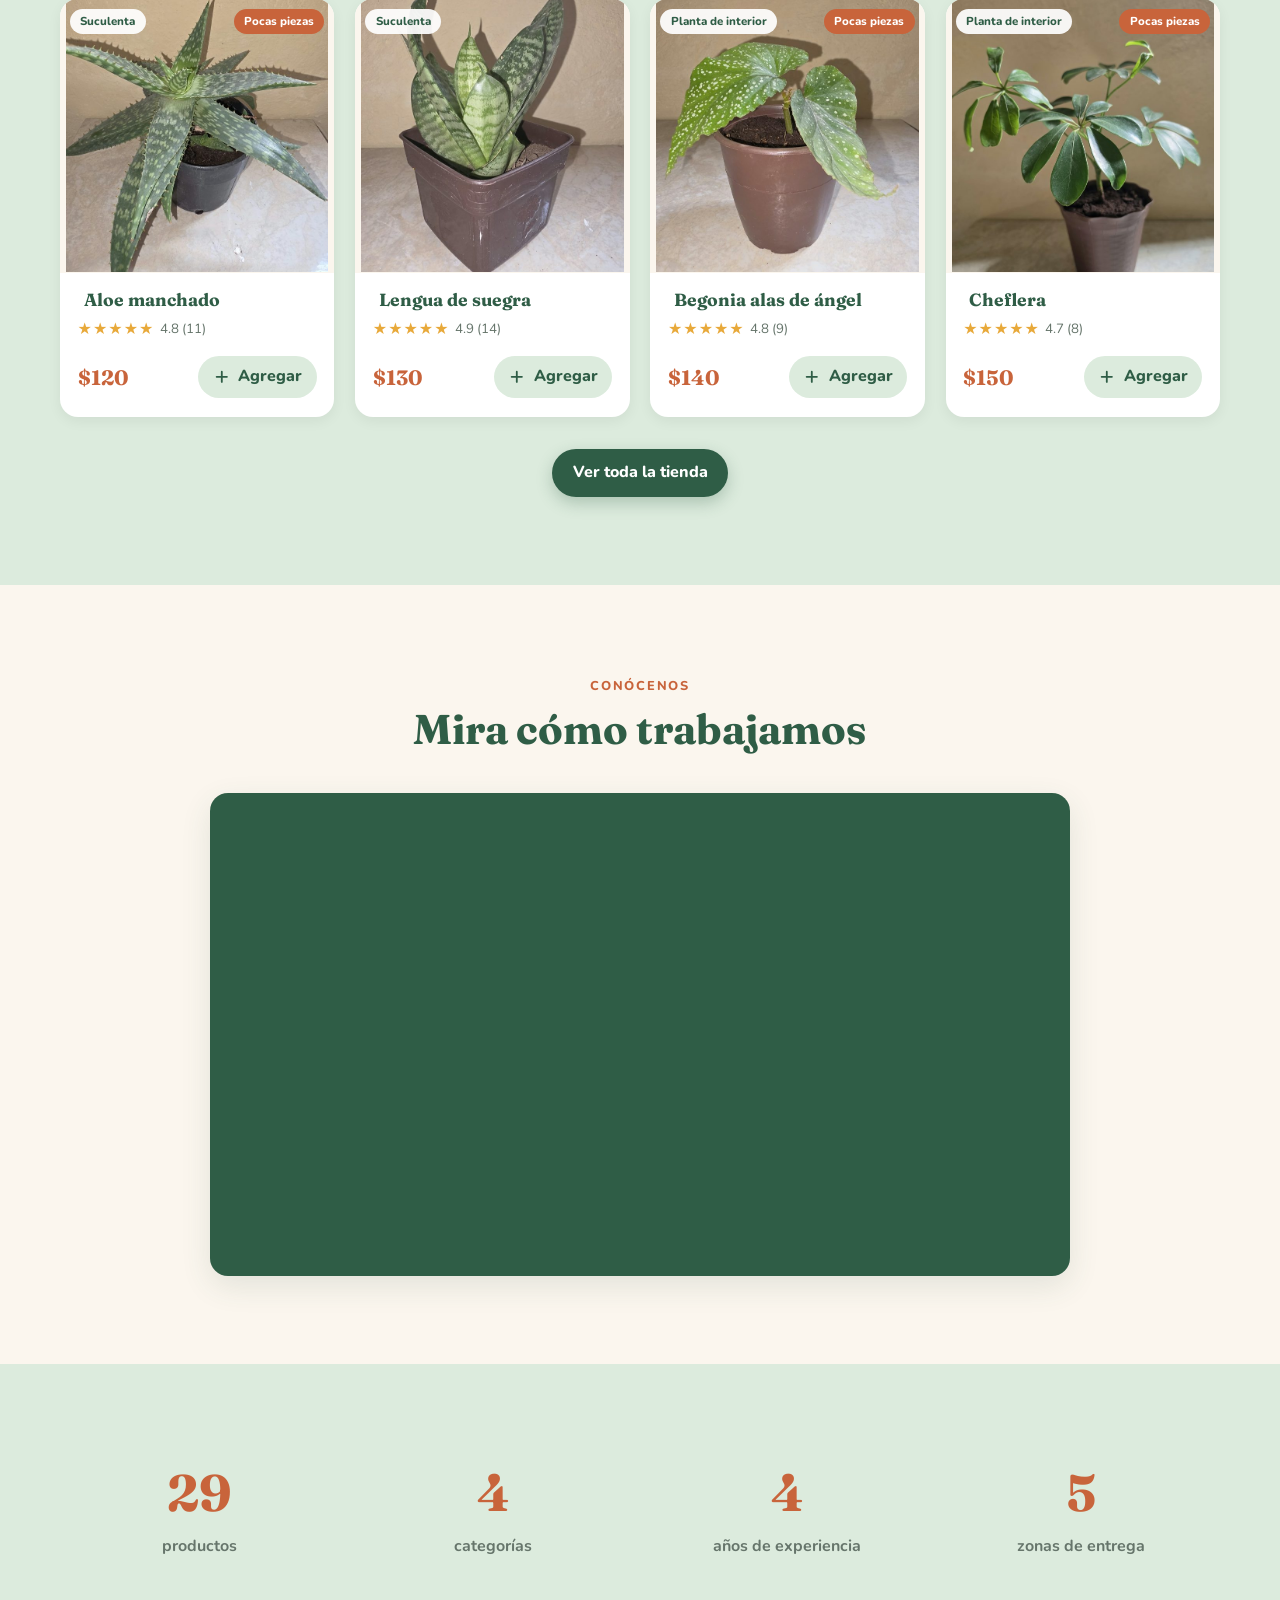
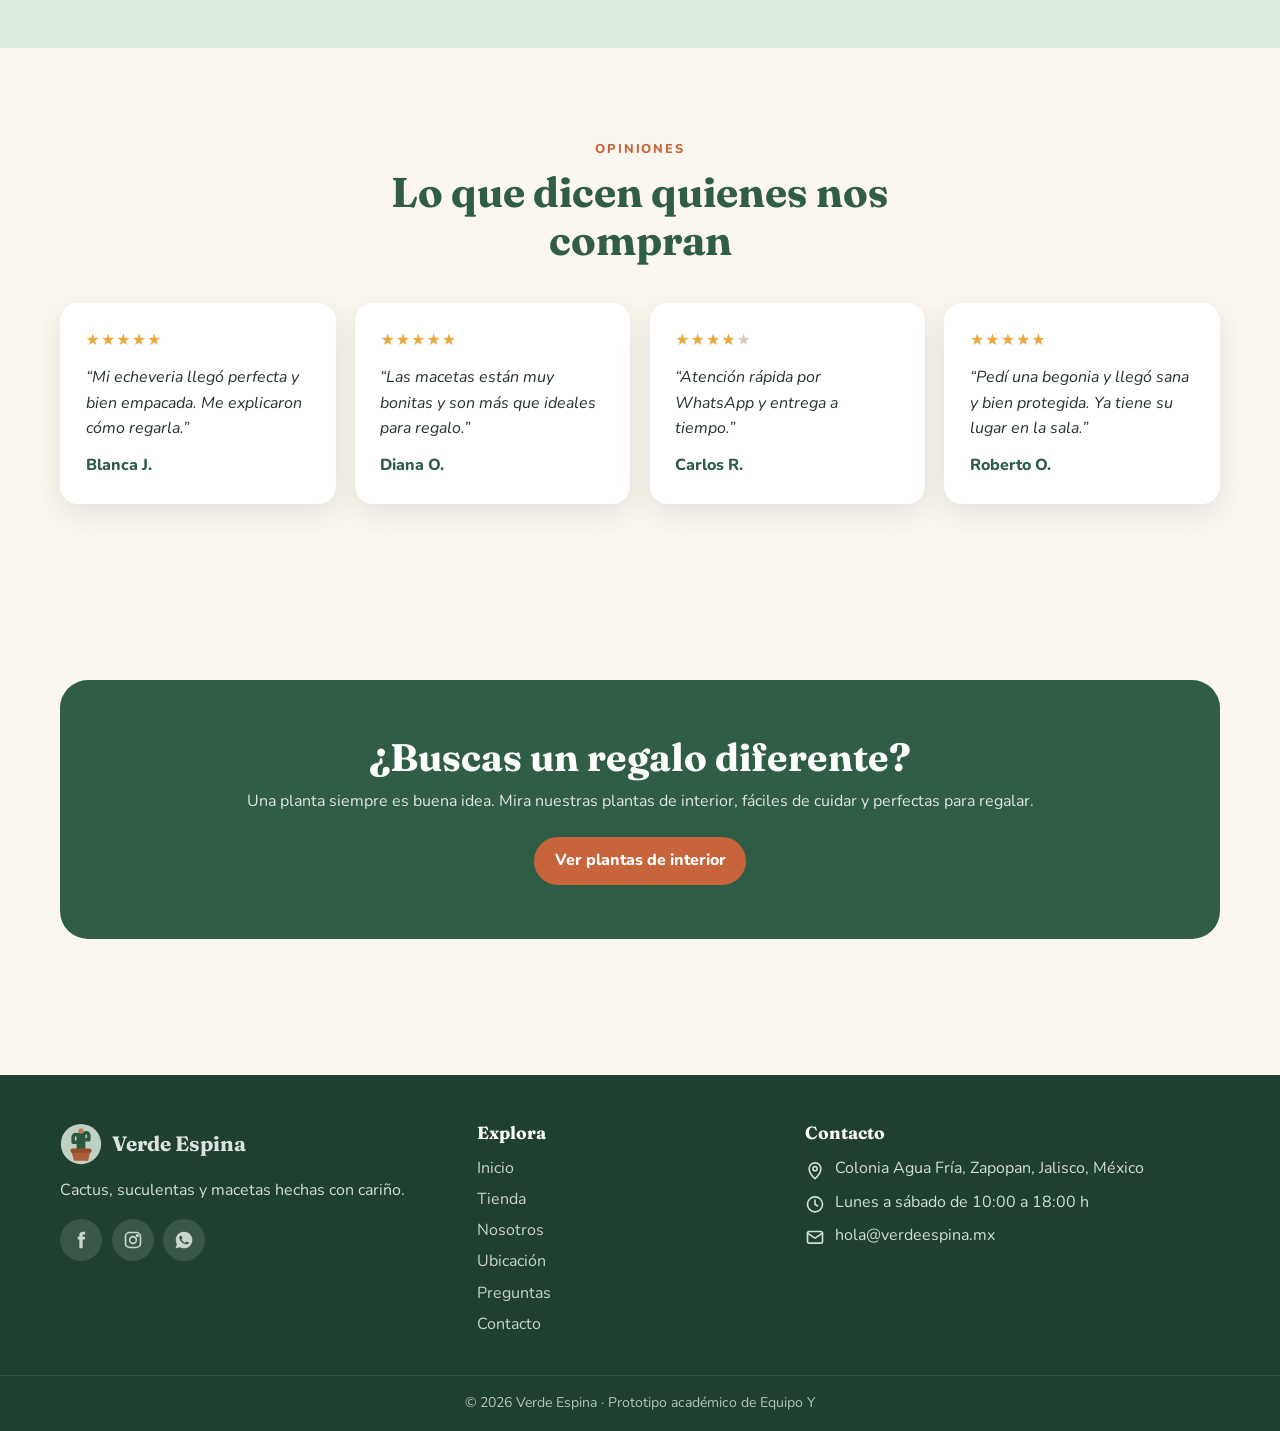
==== commit 04651367: "Catálogo de 30 productos con fotos propias y ajustes de contenido - Se agregan 30 productos (cactus," ====
--- a/index.html
+++ b/index.html
@@ -4,7 +4,7 @@
 <meta charset="utf-8">
 <meta name="viewport" content="width=device-width, initial-scale=1">
 <title>Inicio · Verde Espina</title>
-<meta name="description" content="Cactus, suculentas y macetas pintadas a mano en Zapopan.">
+<meta name="description" content="Cactus, suculentas, plantas de interior y macetas en Zapopan.">
 <link rel="icon" href="img/logo.svg" type="image/svg+xml">
 <link rel="preconnect" href="https://fonts.googleapis.com">
 <link rel="stylesheet" href="https://fonts.googleapis.com/css2?family=Fraunces:wght@600;700&family=Nunito:wght@400;700;800&display=swap">
@@ -14,7 +14,7 @@
 <div id="site-header"></div>
 <main>
 
-<!-- Slider del inicio. TODO: las imágenes y textos se cambian en js/config.js (slides) -->
+<!-- Slider del inicio. (las imágenes y textos se cambian en js/config.js) -->
 <section class="hero" id="hero" aria-roledescription="carrusel" aria-label="Destacados">
   <div class="slides" id="slides"></div>
   <button class="s-arrow" id="prev" aria-label="Anterior"></button>
@@ -23,10 +23,10 @@
   <div class="sbar" id="sbar"></div>
 </section>
 
-<!-- TODO: pongan las ventajas reales del negocio, estas 3 las inventé yo -->
+<!-- Ventajas reales del negocio -->
 <section class="sec"><div class="wrap perks">
   <div class="perk" data-reveal><svg viewBox="0 0 24 24" fill="none" stroke="currentColor" stroke-width="2" stroke-linecap="round" stroke-linejoin="round"><path d="M5 19C5 9 11 4 20 4c0 9-5 15-15 15zM5 19l8-8"/></svg><div><h3>Plantas sanas</h3><p>Las revisamos una por una antes de entregarlas.</p></div></div>
-  <div class="perk" data-reveal><svg viewBox="0 0 24 24" fill="none" stroke="currentColor" stroke-width="2" stroke-linecap="round" stroke-linejoin="round"><path d="M12 21s-8-4.700-8-11a4.500 4.500 0 0 1 8-2.800A4.500 4.500 0 0 1 20 10c0 6.300-8 11-8 11z"/></svg><div><h3>Hecho a mano</h3><p>Macetas pintadas con diseños propios.</p></div></div>
+  <div class="perk" data-reveal><svg viewBox="0 0 24 24" fill="none" stroke="currentColor" stroke-width="2" stroke-linecap="round" stroke-linejoin="round"><path d="M12 21s-8-4.700-8-11a4.500 4.500 0 0 1 8-2.800A4.500 4.500 0 0 1 20 10c0 6.300-8 11-8 11z"/></svg><div><h3>Para todos los gustos</h3><p>Cactus, suculentas, plantas de interior y macetas.</p></div></div>
   <div class="perk" data-reveal><svg viewBox="0 0 24 24" fill="none" stroke="currentColor" stroke-width="2" stroke-linecap="round" stroke-linejoin="round"><path d="M1 6h12v10H1zM13 10h5l4 3v3h-9"/><circle cx="6" cy="18" r="2"/><circle cx="17" cy="18" r="2"/></svg><div><h3>Entrega a domicilio</h3><p>Envío gratis desde cierto monto de compra.</p></div></div>
 </div></section>
 
@@ -36,31 +36,30 @@
   <p style="text-align:center;margin-top:2rem"><a class="btn btn-primary" href="tienda.html">Ver toda la tienda</a></p>
 </div></section>
 
-<!-- TODO: el video sale cuando pongan el ID de YouTube en js/config.js (videoYoutubeId) -->
+<!-- Video de Youtube -->
 <section class="sec"><div class="wrap">
   <div class="sec-head" data-reveal><span class="eyebrow">Conócenos</span><h2>Mira cómo trabajamos</h2></div>
   <div class="video" id="videoBox" data-reveal></div>
 </div></section>
 
-<!-- TODO: cambien las cifras (data-count) por datos reales o quiten esta sección si no las tenemos -->
 <section class="sec alt"><div class="wrap">
   <div class="stats" data-reveal>
-    <div class="stat"><b data-count="28">0</b><span>productos</span></div>
-    <div class="stat"><b data-count="3">0</b><span>categorías</span></div>
-    <div class="stat"><b data-count="100">0</b><span>% pintado a mano</span></div>
+    <div class="stat"><b data-count="30">0</b><span>productos</span></div>
+    <div class="stat"><b data-count="4">0</b><span>categorías</span></div>
+    <div class="stat"><b data-count="4">0</b><span>años de experiencia</span></div>
     <div class="stat"><b data-count="5">0</b><span>zonas de entrega</span></div>
   </div>
 </div></section>
 
-<!-- TODO: los testimonios se cambian en js/config.js (testimonios) -->
+<!-- Testimonios (se cambian en js/config.js) -->
 <section class="sec"><div class="wrap">
-  <div class="sec-head" data-reveal><span class="eyebrow">Opiniones</span><h2>Lo que dicen quienes nos compran</h2><p>Ejemplos provisionales: se cambian por opiniones reales.</p></div>
+  <div class="sec-head" data-reveal><span class="eyebrow">Opiniones</span><h2>Lo que dicen quienes nos compran</h2></div>
   <div class="testis" id="testi"></div>
 </div></section>
 
 <section class="sec"><div class="wrap"><div class="cta" data-reveal>
-  <h2>¿Buscas un regalo diferente?</h2><p>Mira nuestros kits con tres plantas, macetas pintadas y guía de cuidados.</p>
-  <a class="btn btn-primary" href="tienda.html?tipo=kit">Ver kits</a>
+  <h2>¿Buscas un regalo diferente?</h2><p>Una planta siempre es buena idea. Mira nuestras plantas de interior, fáciles de cuidar y perfectas para regalar.</p>
+  <a class="btn btn-primary" href="tienda.html?tipo=interior">Ver plantas de interior</a>
 </div></div></section>
 </main>
 <div id="site-footer"></div>
--- a/css/styles.css
+++ b/css/styles.css
@@ -85,6 +85,7 @@
 .slide p{font-size:1.15rem;color:var(--muted);max-width:30ch;margin-bottom:1.4rem}
 .slide-art{display:grid;place-items:center}
 .slide-art svg,.slide-art img{width:min(420px,100%);border-radius:24px}
+.slide-art img{width:auto;max-width:100%;height:min(430px,80vh - 8rem);aspect-ratio:3/4;object-fit:cover}
 .slide.active .slide-art>*{animation:floaty 5s ease-in-out infinite,zoomIn .9s both}
 @keyframes floaty{50%{translate:0 -12px}}
 @keyframes zoomIn{from{opacity:0;scale:.82}to{opacity:1;scale:1}}
@@ -336,9 +337,9 @@
 .msg.bot{background:#fff;border-bottom-left-radius:4px;align-self:flex-start;box-shadow:0 2px 6px rgba(0,0,0,.06)}
 .msg.me{background:var(--green);color:#fff;border-bottom-right-radius:4px;align-self:flex-end}
 .msg .btn{margin-top:.6rem;padding:.45rem .9rem;font-size:.85rem;display:flex}
-.dots{display:inline-flex;gap:4px;position:static;translate:none}
-.dots i{width:7px;height:7px;border-radius:50%;background:var(--muted);animation:blink 1s infinite}
-.dots i:nth-child(2){animation-delay:.2s}.dots i:nth-child(3){animation-delay:.4s}
+.msg .dots{display:inline-flex;gap:4px;position:static;translate:none}
+.msg .dots i{width:7px;height:7px;border-radius:50%;background:var(--muted);animation:blink 1s infinite}
+.msg .dots i:nth-child(2){animation-delay:.2s}.msg .dots i:nth-child(3){animation-delay:.4s}
 @keyframes blink{0%,80%,100%{opacity:.25}40%{opacity:1}}
 .chat-chips{display:flex;gap:.4rem;overflow-x:auto;padding:.5rem .8rem;background:var(--cream)}
 .chat-chips button{white-space:nowrap;padding:.3rem .8rem;border-radius:999px;border:1.5px solid var(--green2);color:var(--green);font-weight:700;font-size:.82rem}
@@ -358,6 +359,7 @@
   .slide{grid-template-columns:1fr;text-align:center;align-content:center;gap:1rem;padding-top:1rem}
   .slide p{margin-inline:auto}
   .slide-art svg,.slide-art img{width:min(250px,60vw)}
+  .slide-art img{height:auto;width:min(210px,52vw)}
   .s-arrow{display:none}
   .two,.contact-grid,.det,.footer-grid{grid-template-columns:1fr}
   .footer-grid{gap:1.6rem}
